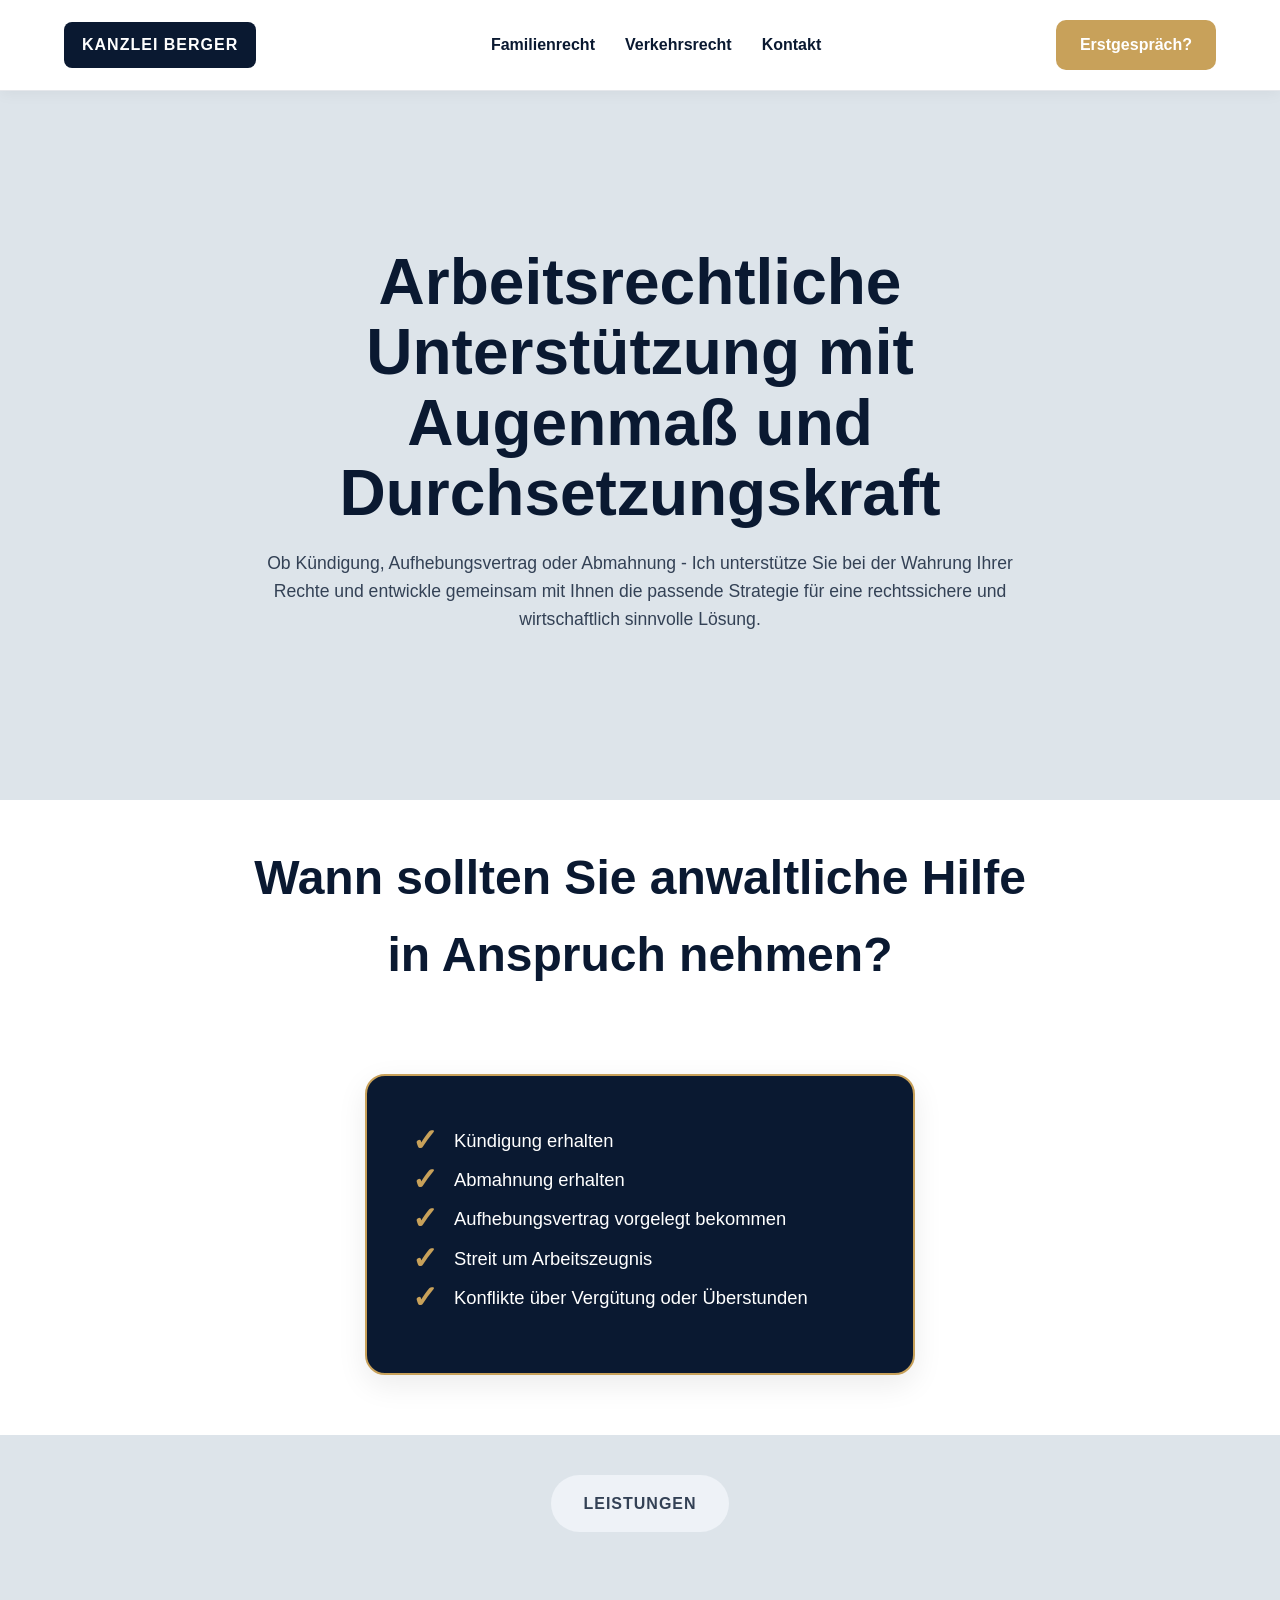
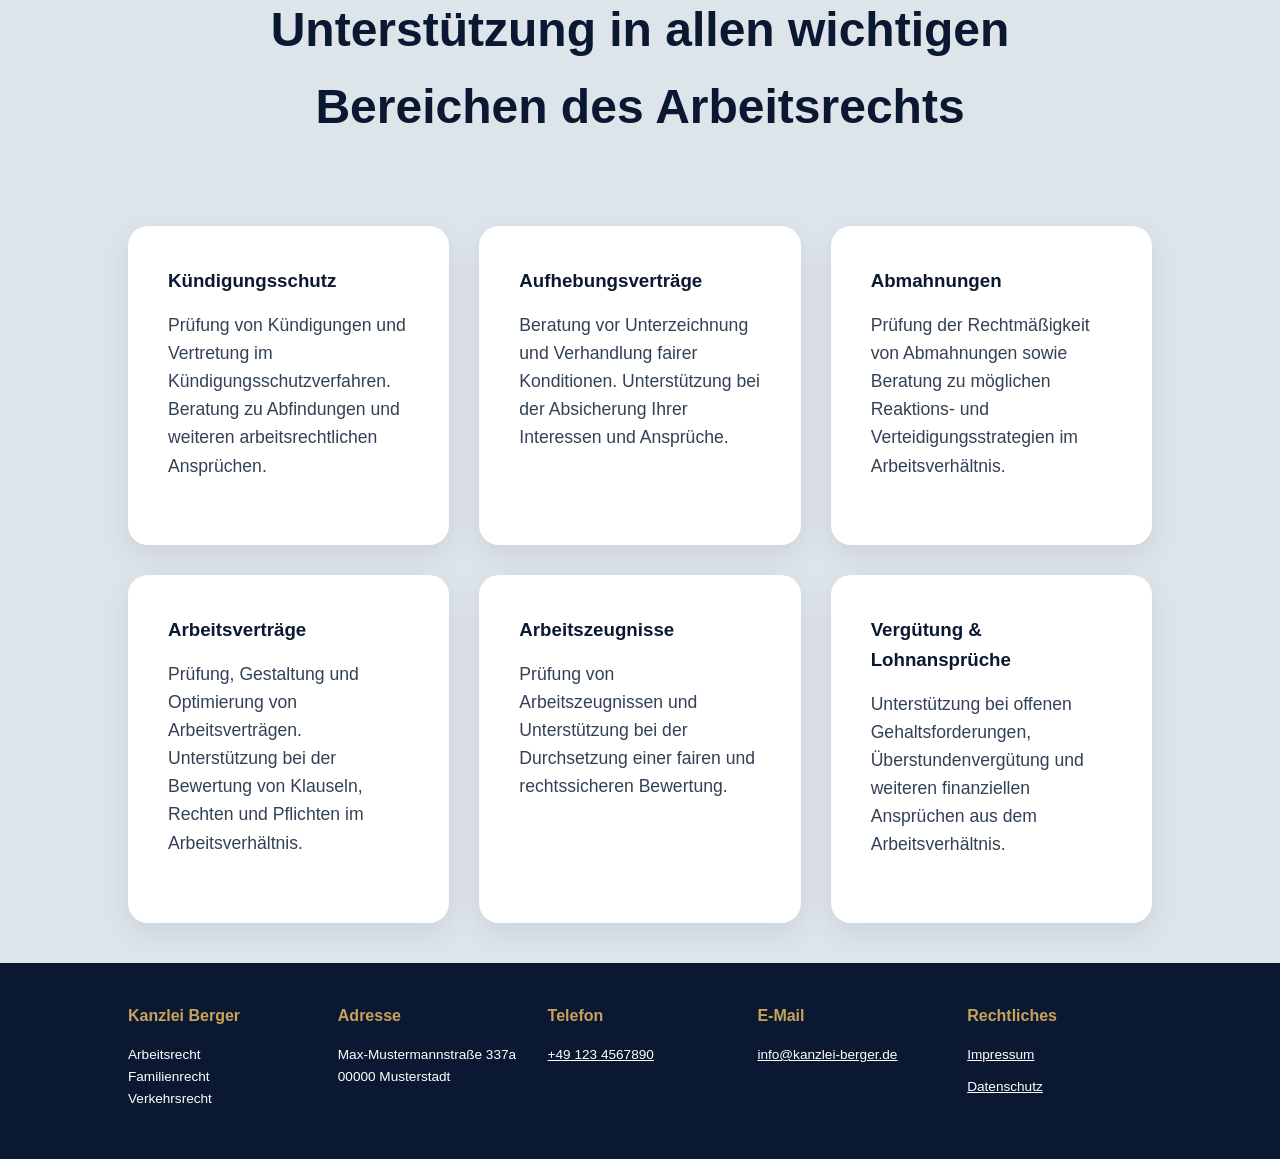
==== arbeitsrecht.html @ 9f0d12a6 "Update arbeitsrecht.html updated Texte" ====
<!DOCTYPE html>
<html lang="de">

<head>

<meta charset="UTF-8">
<meta name="viewport" content="width=device-width, initial-scale=1.0">

<title>Arbeitsrecht | Kanzlei Berger </title>

<meta name="description"
content="Persönliche Rechtsberatung im Arbeitsrecht, Unterstützung mit Abmahnungen und Kündigung.">

<link rel="stylesheet" href="assets/css/style.css">

</head>

<body>

<header>

<nav>

<a href="index.html" class="logo">
         KANZLEI BERGER
</a>

<ul class="nav-links">

         <li><a href="familienrecht.html">Familienrecht</a></li>
         <li><a href="verkehrsrecht.html">Verkehrsrecht</a></li>
         <li><a href="index.html#kontakt">Kontakt</a></li>

</ul>

         <a href="index.html#kontakt" class="nav-btn">
            Erstgespräch?
         </a>
   
</nav>

</header>

<section class="hero">

         <div class="hero-content">

                  <h1>
                  Arbeitsrechtliche Unterstützung mit Augenmaß und Durchsetzungskraft
                  </h1>

                  <p>
                  Ob Kündigung, Aufhebungsvertrag oder Abmahnung - 
                  Ich unterstütze Sie bei der Wahrung Ihrer Rechte
                  und entwickle gemeinsam mit Ihnen die passende Strategie
                  für eine rechtssichere und wirtschaftlich sinnvolle Lösung.
                  </p>
                  
         </div>

</section>

<section class="service-info">

         <div class="section-header">

         <h2>
         Wann sollten Sie anwaltliche Hilfe in Anspruch nehmen?
         </h2>

         </div>
         
         <ul class="service-list">

                  <li><span class="checkmark">✓</span>Kündigung erhalten</li>

                  <li><span class="checkmark">✓</span>Abmahnung erhalten</li>
                 
                  <li><span class="checkmark">✓</span>Aufhebungsvertrag vorgelegt bekommen</li>
               
                  <li><span class="checkmark">✓</span>Streit um Arbeitszeugnis</li>
                
                  <li><span class="checkmark">✓</span>Konflikte über Vergütung oder Überstunden</li>
         
         </ul>

</section>

<section class="practice-area-section">

         <div class="section-header">

                  <span class="section-tag">
                  LEISTUNGEN
                  </span>

                  <h2>
                  Unterstützung in allen wichtigen Bereichen des Arbeitsrechts
                  </h2>

         </div>

         <div class="practice-grid">

                  <article class="practice-card">

                  <h3>Kündigungsschutz</h3>

                  <p>
                  Prüfung von Kündigungen und Vertretung
                  im Kündigungsschutzverfahren. Beratung zu
                  Abfindungen und weiteren arbeitsrechtlichen Ansprüchen.
                  </p>

                  </article>

                  <article class="practice-card">

                  <h3>Aufhebungsverträge</h3>

                  <p>
                  Beratung vor Unterzeichnung und Verhandlung
                  fairer Konditionen. Unterstützung bei der
                  Absicherung Ihrer Interessen und Ansprüche.
                  </p>

                  </article>

                  <article class="practice-card">

                  <h3>Abmahnungen</h3>

                  <p>
                  Prüfung der Rechtmäßigkeit von Abmahnungen
                  sowie Beratung zu möglichen Reaktions- und
                  Verteidigungsstrategien im Arbeitsverhältnis.
                  </p>

                  </article>

                  <article class="practice-card">

                  <h3>Arbeitsverträge</h3>

                  <p>
                  Prüfung, Gestaltung und Optimierung von Arbeitsverträgen.
                  Unterstützung bei der Bewertung von Klauseln,
                  Rechten und Pflichten im Arbeitsverhältnis.
                  </p>

                  </article>

                  <article class="practice-card">

                  <h3>Arbeitszeugnisse</h3>

                  <p>
                  Prüfung von Arbeitszeugnissen und
                  Unterstützung bei der Durchsetzung
                  einer fairen und rechtssicheren Bewertung.
                  </p>

                  </article>

                  <article class="practice-card">

                  <h3>Vergütung & Lohnansprüche</h3>

                  <p>
                  Unterstützung bei offenen Gehaltsforderungen,
                  Überstundenvergütung und weiteren
                  finanziellen Ansprüchen aus dem Arbeitsverhältnis.
                  </p>

                  </article>
                  
         </div>
         
</section>
                                    
<footer class="footer">

         <div class="footer-grid">

            <div class="footer-item">
              
               <h3>Kanzlei Berger</h3>

               <p>Arbeitsrecht<br> 
                  Familienrecht<br>
                  Verkehrsrecht
               </p>
            
            </div>

            <div class="footer-item">

               <h3>Adresse</h3>

               <p>Max-Mustermannstraße 337a<br>

                  00000 Musterstadt 
               </p>
               
            </div>
                  
            <div class="footer-item">

               <h3>Telefon</h3>

               <a href="tel:+491234567890">
                  +49 123 4567890
               </a>

            </div>

            <div class="footer-item">

               <h3>E-Mail</h3>

               <a href="mailto:info@kanzlei-berger.de">
                  info@kanzlei-berger.de
               </a>

            </div>

            <div class="footer-item">

               <h3>Rechtliches</h3>

               <a href="impressum.html">

                  Impressum
               
               </a>

               <a href="datenschutz.html">

                  Datenschutz

               </a>

            </div>
   
         </div>

</footer>
   
</body>

</html>
---- assets/css/style.css ----
/* ==========================
   BASIS
========================== */

*{
    margin:0;
    padding:0;
    box-sizing:border-box;
}

html,
body{

    width:100%;
    overflow-x:hidden;

}

html{
    scroll-behavior:smooth;
}

body{
    font-family: Arial, sans-serif;
    color:#334155;
    background:#FFFFFF;
    line-height:1.6;
    padding-top:80px;
}

/* ==========================
   DESIGN SYSTEM
========================== */

:root{

    --navy:#0A1931;
    --gold:#C8A15A;
    --white:#FFFFFF;
    --light:#F7F8FA;
    --text:#334155;
    --grey:#dde4ea;
   
}

/* ==========================
   LAYOUT
========================== */

.container{
    width:90%;
    max-width:1200px;
    margin:auto;
}

/* ==========================
   TYPOGRAFIE
========================== */

h1,h2,h3{
    color:var(--navy);
}

h1{
    font-size:4rem;
    line-height:1.1;
}

p{
    font-size:1.1rem;
}

/* ==========================
   NAVIGATION
========================== */

header{

    position:fixed;

    top:0;

    left:0;

    width:100%;

    z-index:1000;
   
    background:white;
    
    border-bottom:1px solid #e5e7eb;

    box-shadow:0 2px 15px rgba(0,0,0,0.05);

}

nav{

    width:90%;
    
    max-width:1200px;

    margin:auto;

    display:flex;

    align-items:center;

    padding:20px 0;

    gap:50px;

}

.logo{

    background:var(--navy);

    color:white;

    padding:10px 18px;

    border-radius:8px;

    letter-spacing:1px;

    font-size:1rem;

    text-transform:uppercase;
   
}

nav ul{

    display:flex;

    gap:30px;

    list-style:none;

    margin:auto;
   
}

nav a{

    text-decoration:none;
    color:var(--navy);

    font-weight:600;

}

nav a:hover{

    text-decoration:underline;

}

.nav-btn{

   background:var(--gold);

   color:white;

   padding:12px 24px;

   border-radius:10px;

   text-decoration:none;

   fone-weight:600;

}

/* ==========================
   HERO
========================== */

.hero{

    min-height:80vh;

    display:flex;

    align-items:center;

    justify-content:center;

    text-align:center;

    background:var(--grey);

    padding:80px 20px;
   
}

.hero-content{

    max-width:800px;

}

.hero p{

    margin-top:20px;

}

.hero a{

    display:inline-block;

    margin-top:30px;

    background:var(--gold);

    color:white;

    text-decoration:none;

    padding:15px 30px;

    border-radius:8px;

}

/* ==========================
   HERO GRID
========================== */

.hero-grid{

    display:grid;

    grid-template-columns:1fr 1fr;

    gap:60px;
   
    align-items:center;

    width:90%;

    max-width:1200px;

}

.hero-left{

    text-align:left;

}

.hero-right{

    display:flex;

    justify-content:center;

}

.hero-portrait{

    width:100%;

    max-width:450px;

    height:500px;
   
    border-radius:20px;

    overflow:hidden;

    justify-self:end;

}

.hero-portrait img{

    width:100%;

    height:100%;

    object-fit:cover;

    display:block;

}

/* ==========================
   TRUST BAR
========================== */

.stats{

    display:grid;

    grid-template-columns:repeat(4,1fr);

    background:var(--navy);

    color:white;

    padding:60px 10%;

    text-align:center;

}

.stat h2{

    color:white;

    font-size:2.5rem;

    margin-bottom:10px;

}

.stat p{

    color:#cbd5e1;

}

/* Mobile */

@media (max-width:900px){

    .stats{

        grid-template-columns:1fr 1fr;

        gap:30px;

    }

}

/* ==========================
   PRACTICE AREAS
========================== */

.practice-area-section{

    padding:40px 10%;

    background:var(--grey);

}

.section-header{

    text-align:center;

    max-width:800px;

    margin:0 auto 80px;

}

.section-tag{

    display:inline-block;

    padding:16px 32px;

    background:#eef2f7;

    border-radius:30px;

    font-size:1rem;

    font-weight:600;

    letter-spacing:1px;

    margin-bottom:20px;

}

.section-header h2{

    margin-bottom:20px;

    font-size:3rem;

}

.practice-grid{

    display:grid;

    grid-template-columns:repeat(3,1fr);

    gap:30px;

}

.practice-card{

    background:white;

    padding:40px;

    border-radius:20px;

    box-shadow:0 10px 30px rgba(0,0,0,.08);

    transition:.3s ease;

}

.practice-card:hover{

    transform:translateY(-10px);

    box-shadow:0 20px 50px rgba(0,0,0,.15);

}

.practice-icon{

    font-size:3rem;

    margin-bottom:20px;

}

.practice-card h3{

    margin-bottom:15px;

}

.practice-card p{

    margin-bottom:25px;

}

.practice-card ul{

    list-style:none;

    margin-bottom:25px;

}

.practice-card ul li{

    margin-bottom:10px;

}

.practice-card a{

    color:var(--gold);

    font-weight:600;

    text-decoration:none;

}

@media (max-width:900px){

    .practice-grid{

        grid-template-columns:1fr;

    }

    .section-header h2{

        font-size:2.2rem;

    }

}

/* ======================
   ABOUT SECTION
====================== */

.about-section{
   
   display:grid;

   grid-template-columns:1fr 2fr;

   background:var(--navy);

   color:white;
   
   gap:60px;

   align-items:center;

   padding:120px 10%;

}

.about-image{

   background:#dbe4ee;

   border-radius:20px;

   overflow:hidden;

}

.about-image img{

   width:100%;

   height:100%;

   object-fit:cover;

   display:block;

}

.about-content h2{

   font-size:2.75rem;

   color:var(--gold);
   
   line-height:1.1;

   margin-bottom:25px;

}

.about-content p{

   font-size:1.15rem;

   line-height:1.8;

   margin-bottom:30px;

}

.about-btn{

   display:inline-block;

   margin-top:30px;

   background:var(--gold);

   color:white;

   text-decoration:none;

   padding:15px 30px;

   border-radius:10px;

   font-weight:600;

   transition:0.3s;
   
}

.about-btn:hover{

   transform:translateY(-3px);

   box-shadow:0 10px 25px rgba(0,0,0,.15);

}

.about-content ul{

   list-style:none;

   padding:0;

   margin:35px 0;

}

.about-content li{

   margin-bottom:12px;

}

.about-actions{

   display:flex;

   flex-direction:column;

   align-items:center;

}

.checkmark{

         display:inline-block;

         transform:scale(1.7);
   
         color:var(--gold);
   
         font-weight:750;

         margin-right:10px;

}

.contact-section{

         padding:120px 10%;

         background:var(--grey);

}

.contact-grid{

         display:grid;

         grid-template-columns:1fr 1fr;

         gap:50px;

}

.contact-info h2{

         font-size:2.7rem;

         margin-bottom:25px;

}

.contact-form h2{
         
         font-size:2.5rem;

         margin-bottom:25px;

}

.contact-info > p{

         margin-bottom:40px;

         line-height:1.8;
   
}

.contact-item{

         margin-bottom:40px;

}

.contact-form form{

         display:flex;

         flex-direction:column;

         gap:5px;

}

.contact-form input,
.contact-form textarea{

         padding:5px;

         border-radius:10px;

         border:none;

         width:100%;
   
}

.contact-form textarea{

         min-height:150px;

         resize:vertical;

}

.contact-form label{

         font-weight:600;

}

.contact-form button{

         align-self:center;

}

.footer{

         background:var(--navy);

         color:white;

         padding:40px 10%;

         font-size:0.9rem;
   
}

.footer-grid{

         display:grid;

         grid-template-columns:repeat(5,1fr);

         gap:25px;

}

.footer-item h3{

         color:var(--gold);

         margin-bottom:15px;

         font-size:1rem;

}

.footer-item a{

         display:block;

         color:white;

         text-decoration:underline;

         margin-bottom:10px;

         font-size:0.85rem;

}

.footer-item a:hover{

         color:var(--gold);

         transform:scale(1.05);

}

.footer-item p{

         color:white;

         text-decoration:none;

         margin-bottom:10px;

         font-size:0.85rem;

}

.career-section{

         background:var(--gold);

         padding:80px 10% 50px;

}

.career-section h2{

         color:var(--navy);

         font-size:2.75rem;

         font-weight:600;

         margin-bottom:25px;

         text-align:center;

}

.timeline{

         max-width:900px;

         margin:0 auto;

         position:relative;

}

.timeline::before{

         content:"";

         position:absolute;

         left:20px;

         top:0;

         bottom:0;

         width:3px;

         background:var(--navy);

}

.timeline-item{

         position:relative;

         padding-left:70px;

         margin-bottom:25px;

}

.timeline-item::before{

         content:"";

         position:absolute;

         left:12px;

         top:6px;

         width:18px;

         height:18px;

         border-radius:50%;

         background:var(--navy);

}

.timeline-year{

         display:block;

         font-weight:700;

         font-size:1.2rem;

         margin-bottom:8px;

}

.service-list{

   list-style:none;

   max-width:550px;

   margin:30px auto 60px;

   padding:50px;

   background:var(--navy);

   color:white;
   
   border-radius:20px;

   box-shadow:0 10px 30px rgba(0,0,0,.08);

   border:2px solid var(--gold);

}

.service-list li{

   display:flex;

   align-items:center;

   gap:12px;

   font-size:1.15rem;

   margin-bottom:10px;
}

.section-header h2{

   margin-bottom:20px;
   
   margin-top:40px;

}

   

/* ==========================
   RESPONSIVE
========================== */

@media (max-width: 900px){

    .hero-grid{

        grid-template-columns:1fr;

    }

    h1{

        font-size:2.5rem;

    }

    .hero{

        padding-top:50px;

    }

    .hero-left{

        text-align:center;

    }

   nav{

         flex-direction:column;

         gap:15px;

         width:100%;

      }

   nav ul{
         
         flex-direction:column;
         
         align-items:center;

         gap:10px;

      }

   header{

         position:static;

      }

   .about-section{

      grid-template-columns:1fr;

   }

   .contact-grid{

      grid-template-columns:1fr;

   }

   .footer-grid{

      grid-template-columns:1fr;

   }

      .service-list{

      max-width:100%;

      padding:0 20px;

   }

   .service-list li{

      font-size:1rem;

   }

}
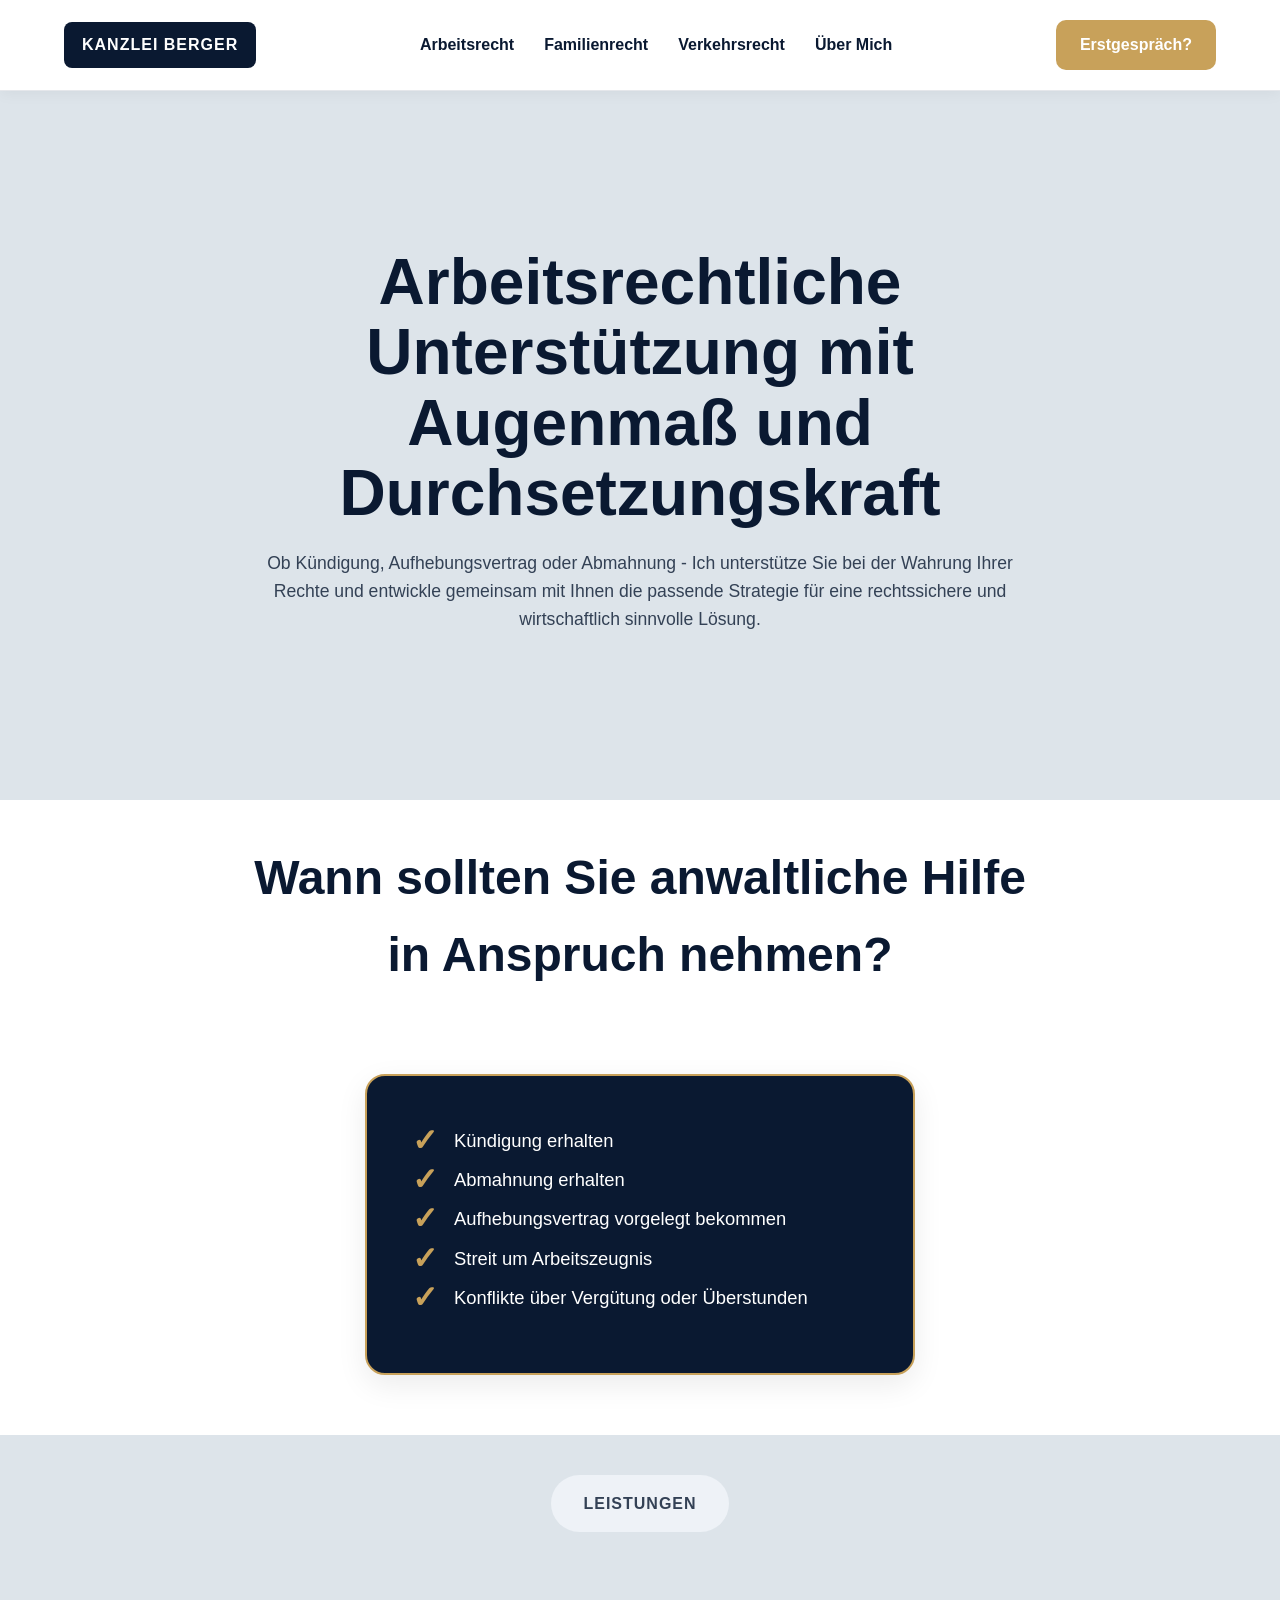
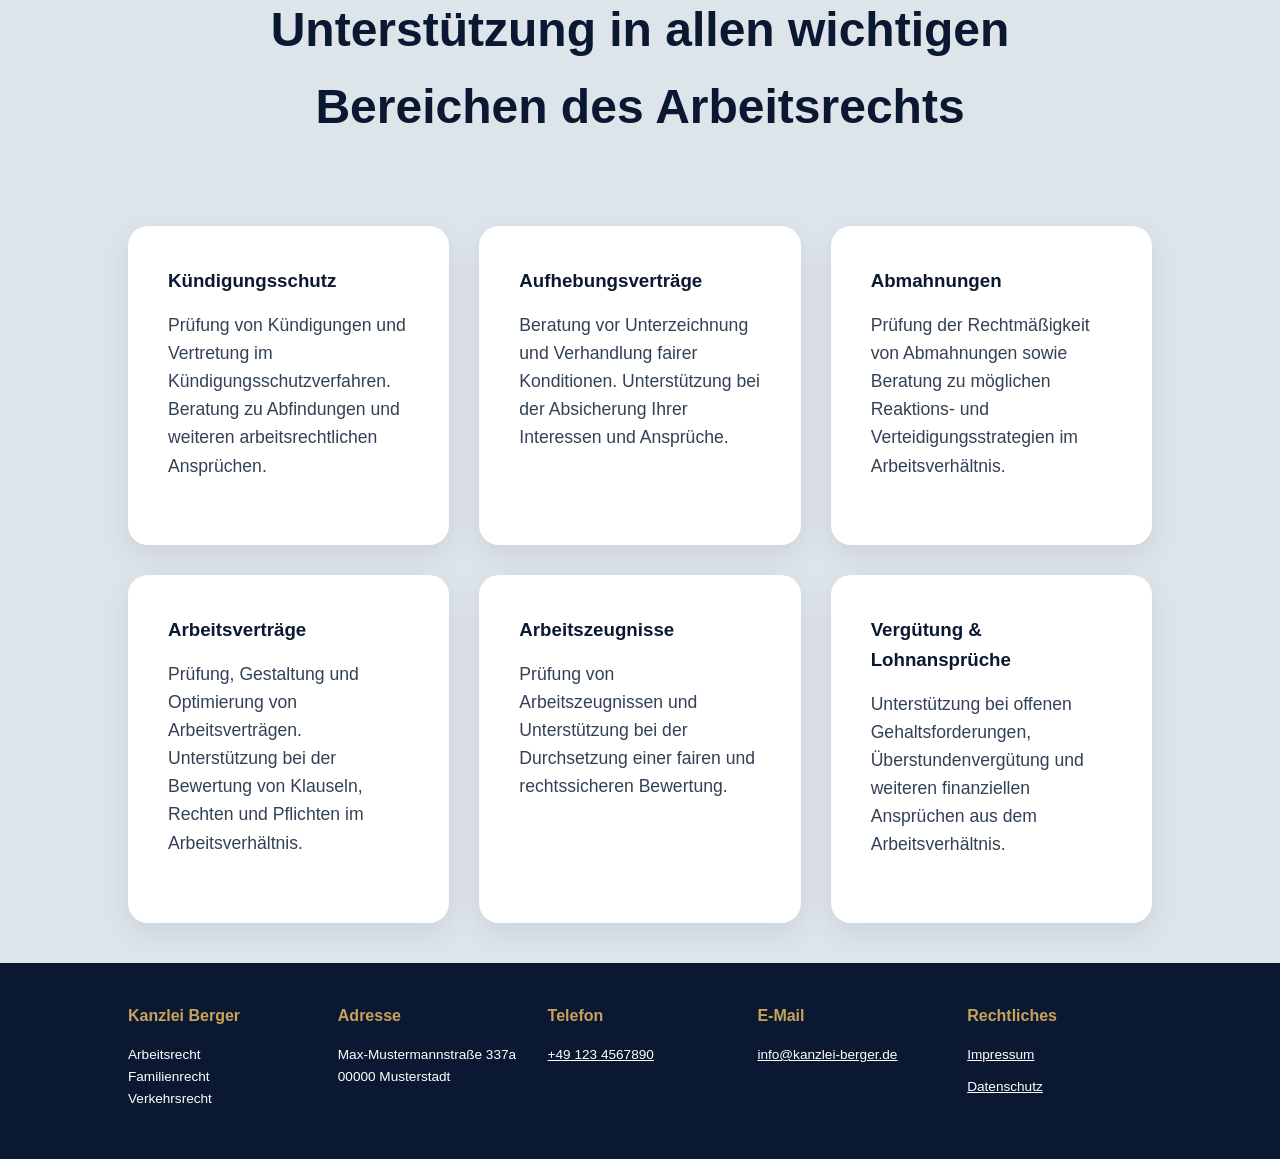
==== commit f4516ee5: "Update arbeitsrecht.html added class active im header" ====
--- a/arbeitsrecht.html
+++ b/arbeitsrecht.html
@@ -9,7 +9,7 @@
 <title>Arbeitsrecht | Kanzlei Berger </title>
 
 <meta name="description"
-content="Persönliche Rechtsberatung im Arbeitsrecht, Unterstützung mit Abmahnungen und Kündigung.">
+content="Rechtsberatung im Arbeitsrecht. Unterstützung bei Kündigungen, Abmahnungen, Aufhebungsverträgen, Arbeitsverträgen und Lohnansprüchen.">
 
 <link rel="stylesheet" href="assets/css/style.css">
 
@@ -27,9 +27,10 @@
 
 <ul class="nav-links">
 
+         <li><a href="arbeitsrecht.html" class="active">Arbeitsrecht</a></li>
          <li><a href="familienrecht.html">Familienrecht</a></li>
          <li><a href="verkehrsrecht.html">Verkehrsrecht</a></li>
-         <li><a href="index.html#kontakt">Kontakt</a></li>
+         <li><a href="index.html#about">Über Mich</a></li>
 
 </ul>
 
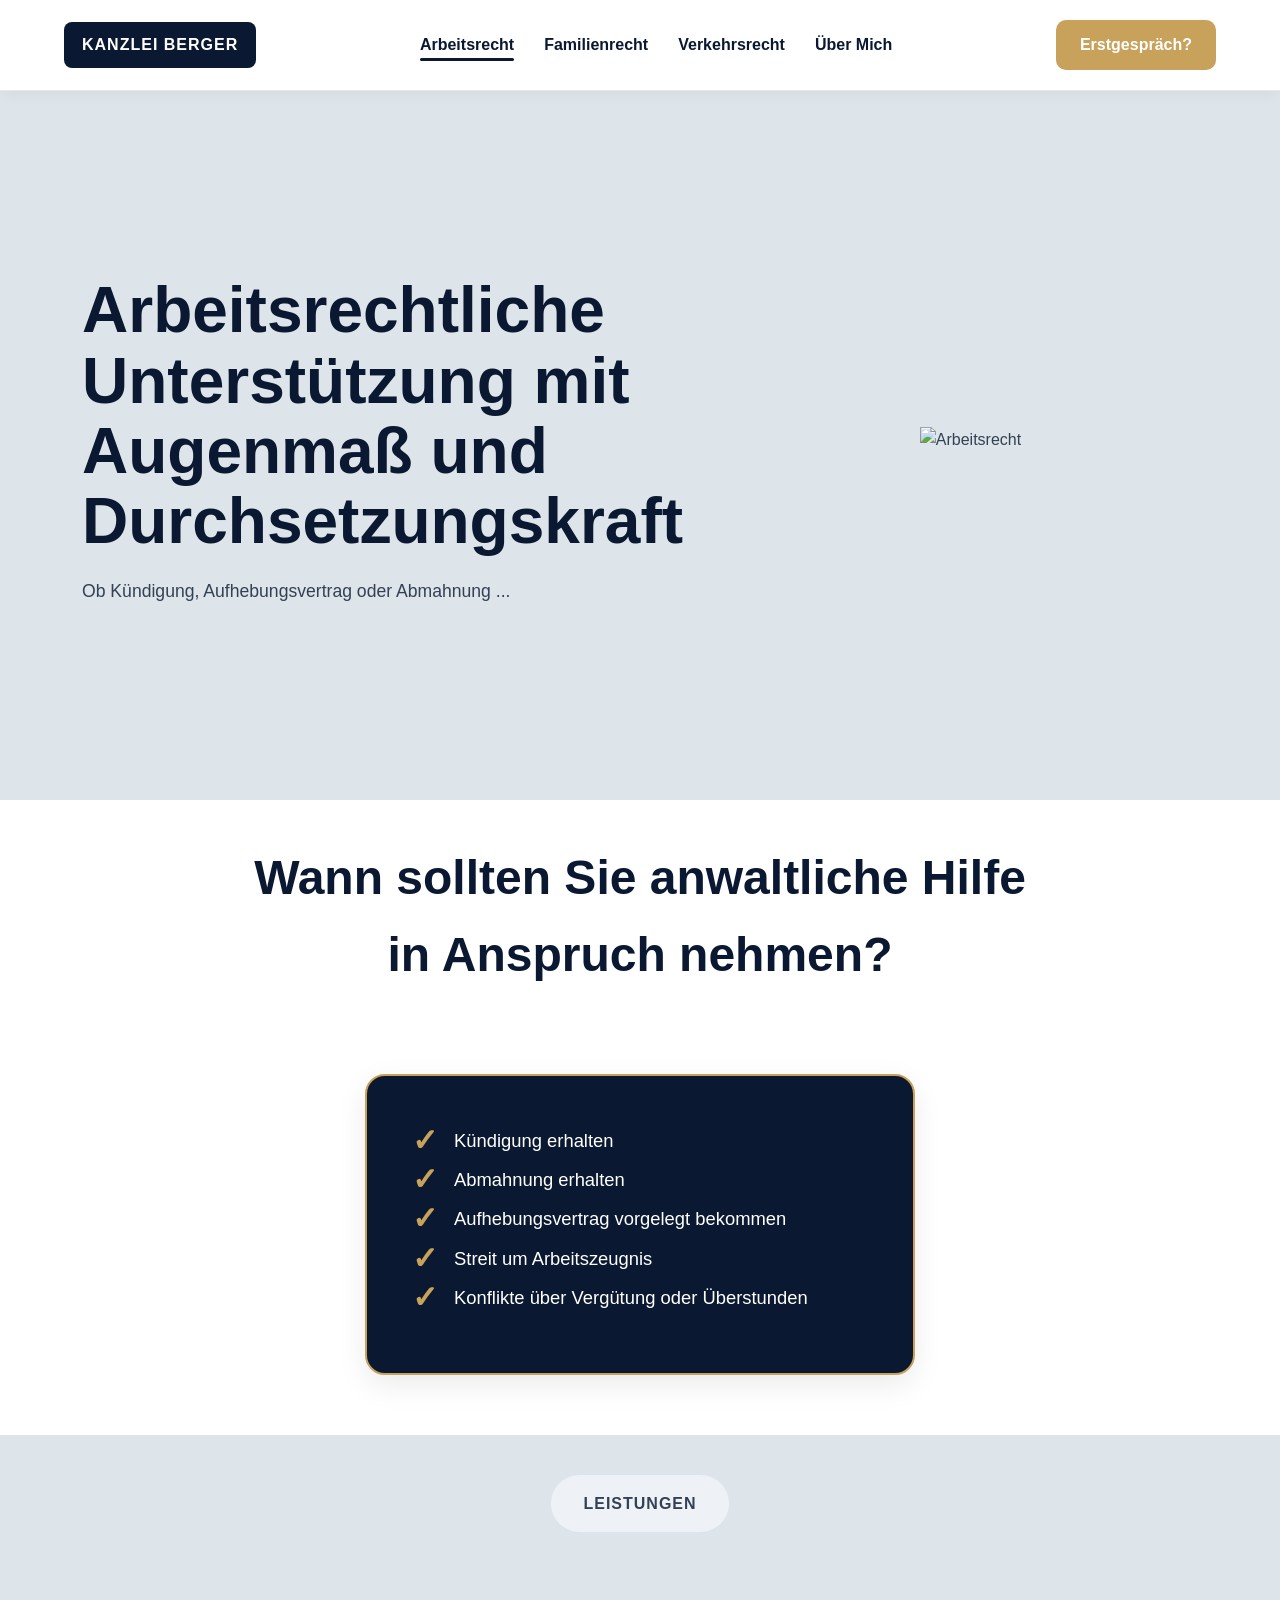
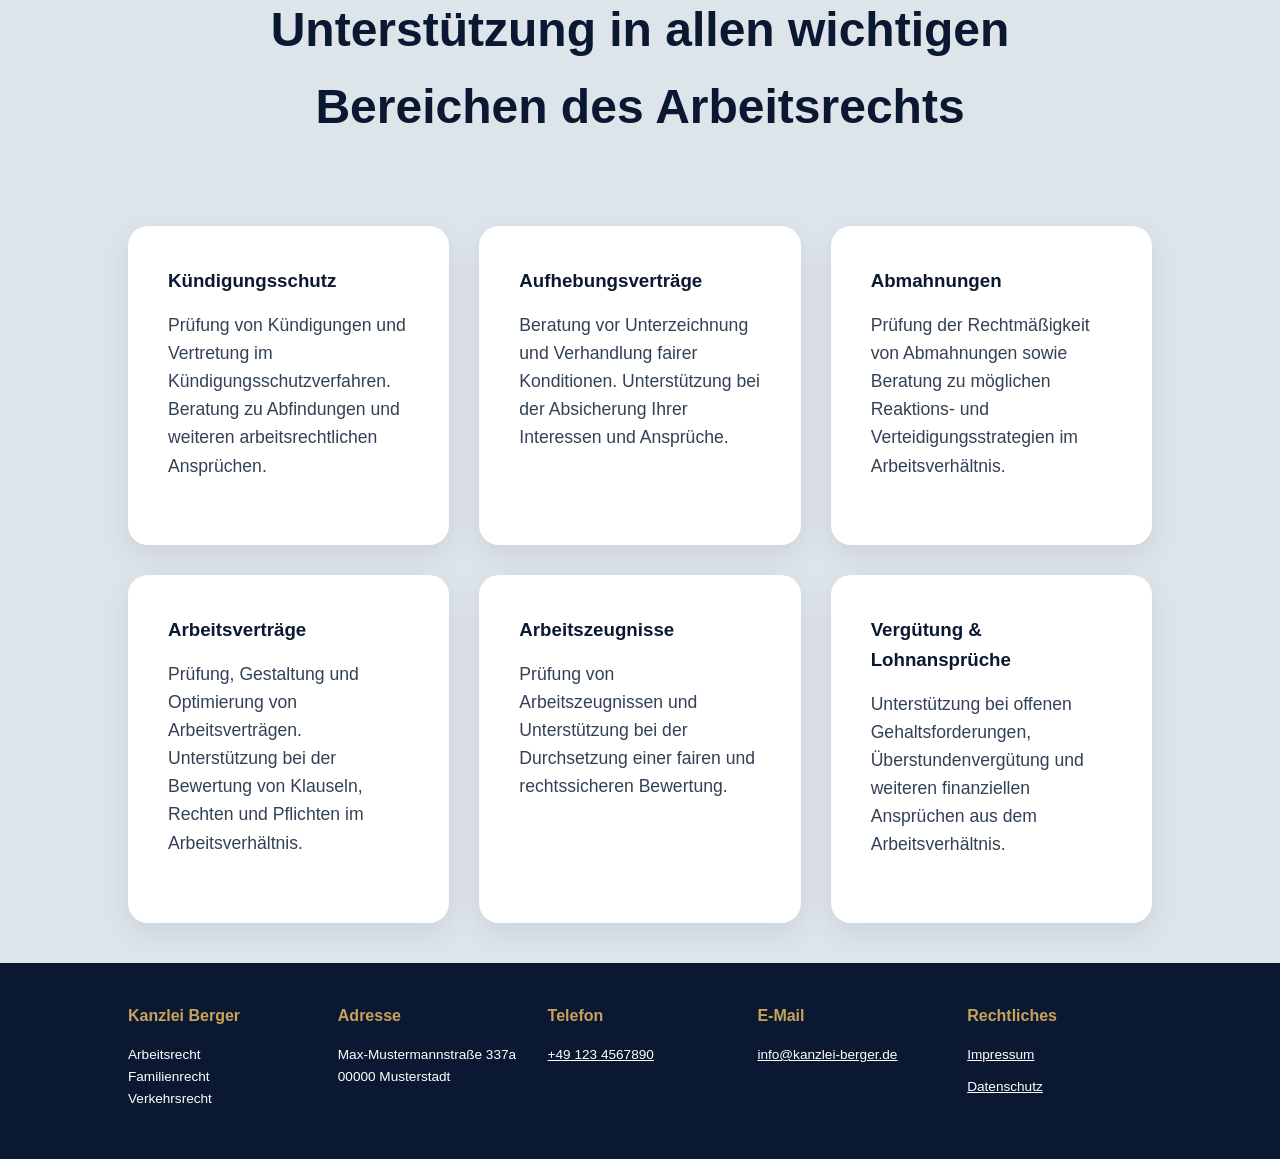
==== commit eab28e08: "Update arbeitsrecht.html added pageimage" ====
--- a/arbeitsrecht.html
+++ b/arbeitsrecht.html
@@ -41,23 +41,34 @@
 </nav>
 
 </header>
-
 <section class="hero">
 
-         <div class="hero-content">
-
-                  <h1>
-                  Arbeitsrechtliche Unterstützung mit Augenmaß und Durchsetzungskraft
-                  </h1>
-
-                  <p>
-                  Ob Kündigung, Aufhebungsvertrag oder Abmahnung - 
-                  Ich unterstütze Sie bei der Wahrung Ihrer Rechte
-                  und entwickle gemeinsam mit Ihnen die passende Strategie
-                  für eine rechtssichere und wirtschaftlich sinnvolle Lösung.
-                  </p>
-                  
-         </div>
+   <div class="hero-grid">
+
+      <div class="hero-left">
+
+         <h1>
+         Arbeitsrechtliche Unterstützung mit Augenmaß und Durchsetzungskraft
+         </h1>
+
+         <p>
+         Ob Kündigung, Aufhebungsvertrag oder Abmahnung ...
+         </p>
+
+      </div>
+
+      <div class="hero-right">
+
+         <div class="page-image">
+
+            <img src="assets/images/arbeitsrecht.jpg"
+                 alt="Arbeitsrecht">
+
+         </div>
+
+      </div>
+
+   </div>
 
 </section>
 
--- a/assets/css/style.css
+++ b/assets/css/style.css
@@ -907,6 +907,30 @@
 
 }
 
+.active{
+  
+   position:relative;
+
+}
+
+.active::after{
+
+   content:"";
+
+   position:absolute;
+
+   left:0;
+
+   bottom:-8px;
+
+   width:100%;
+
+   height:3px;
+
+   background:var(--navy);
+
+   border-radius:10px;
+}
    
 
 /* ==========================
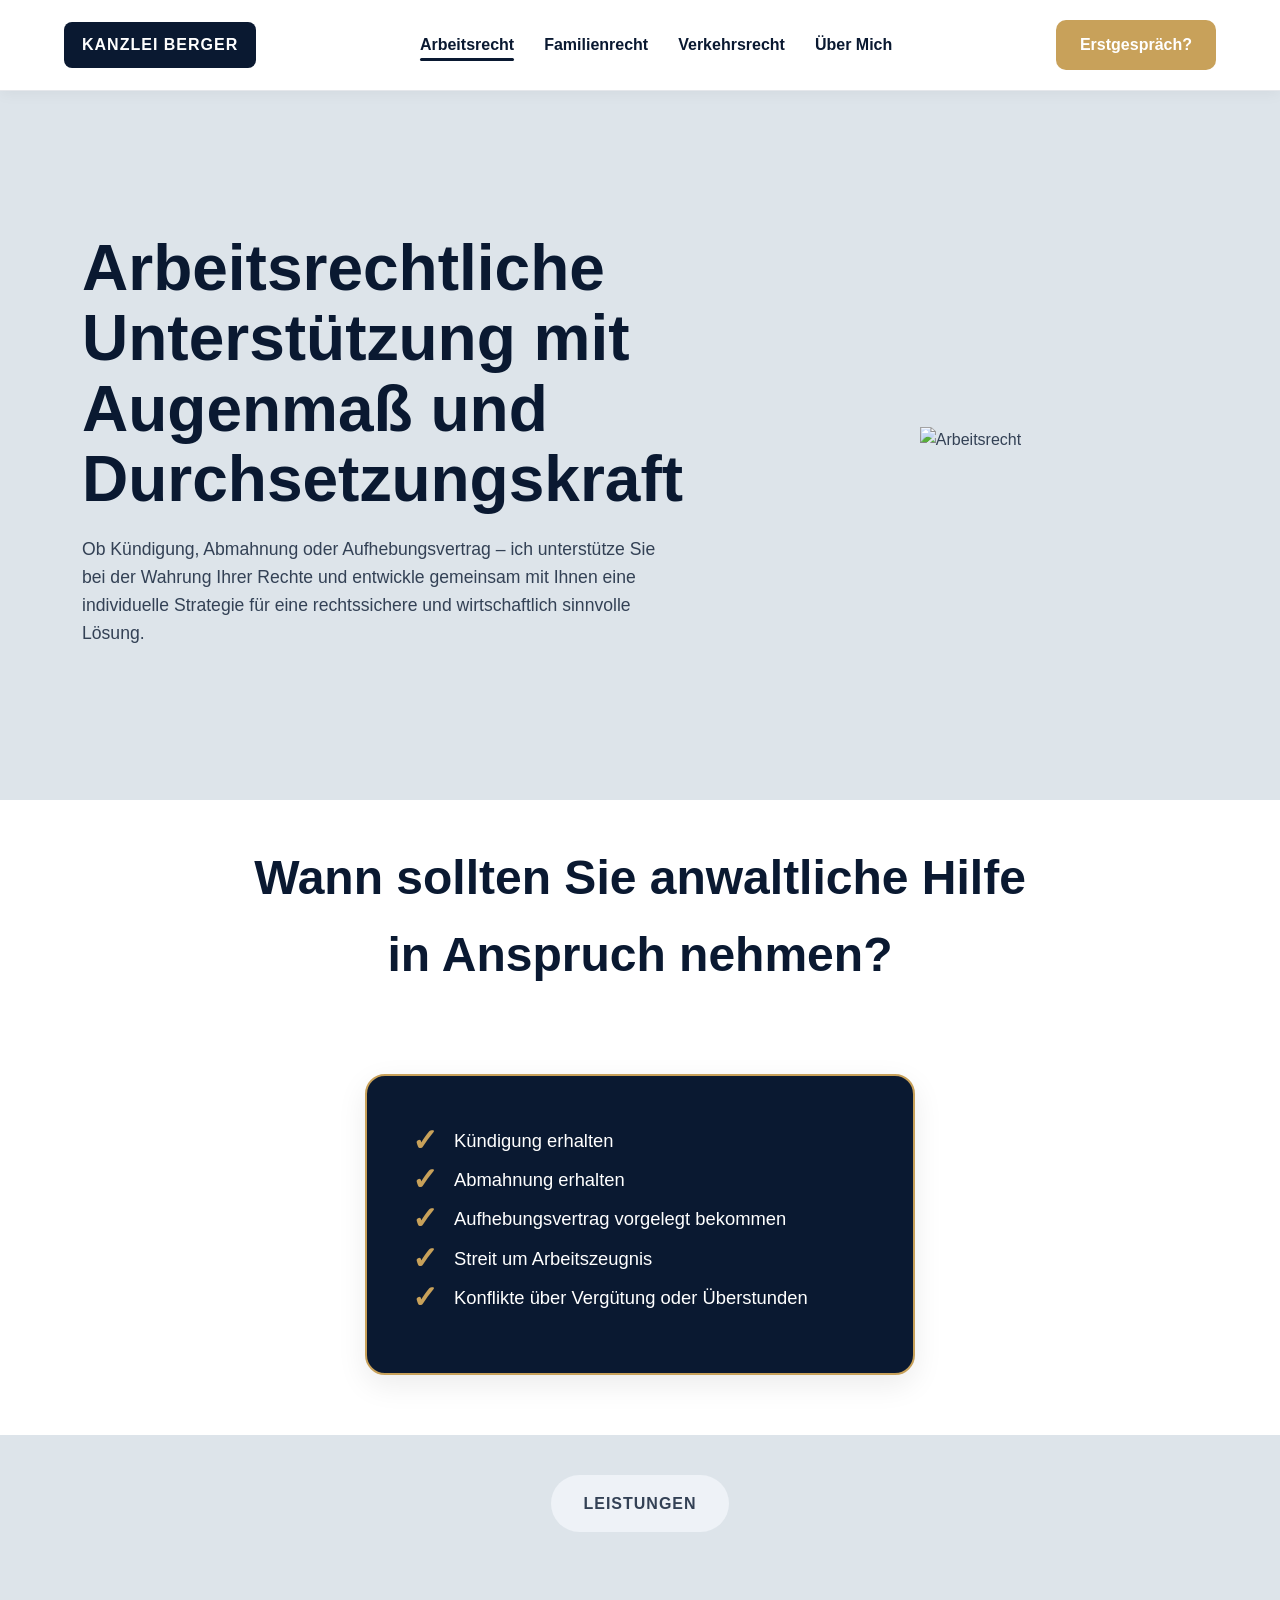
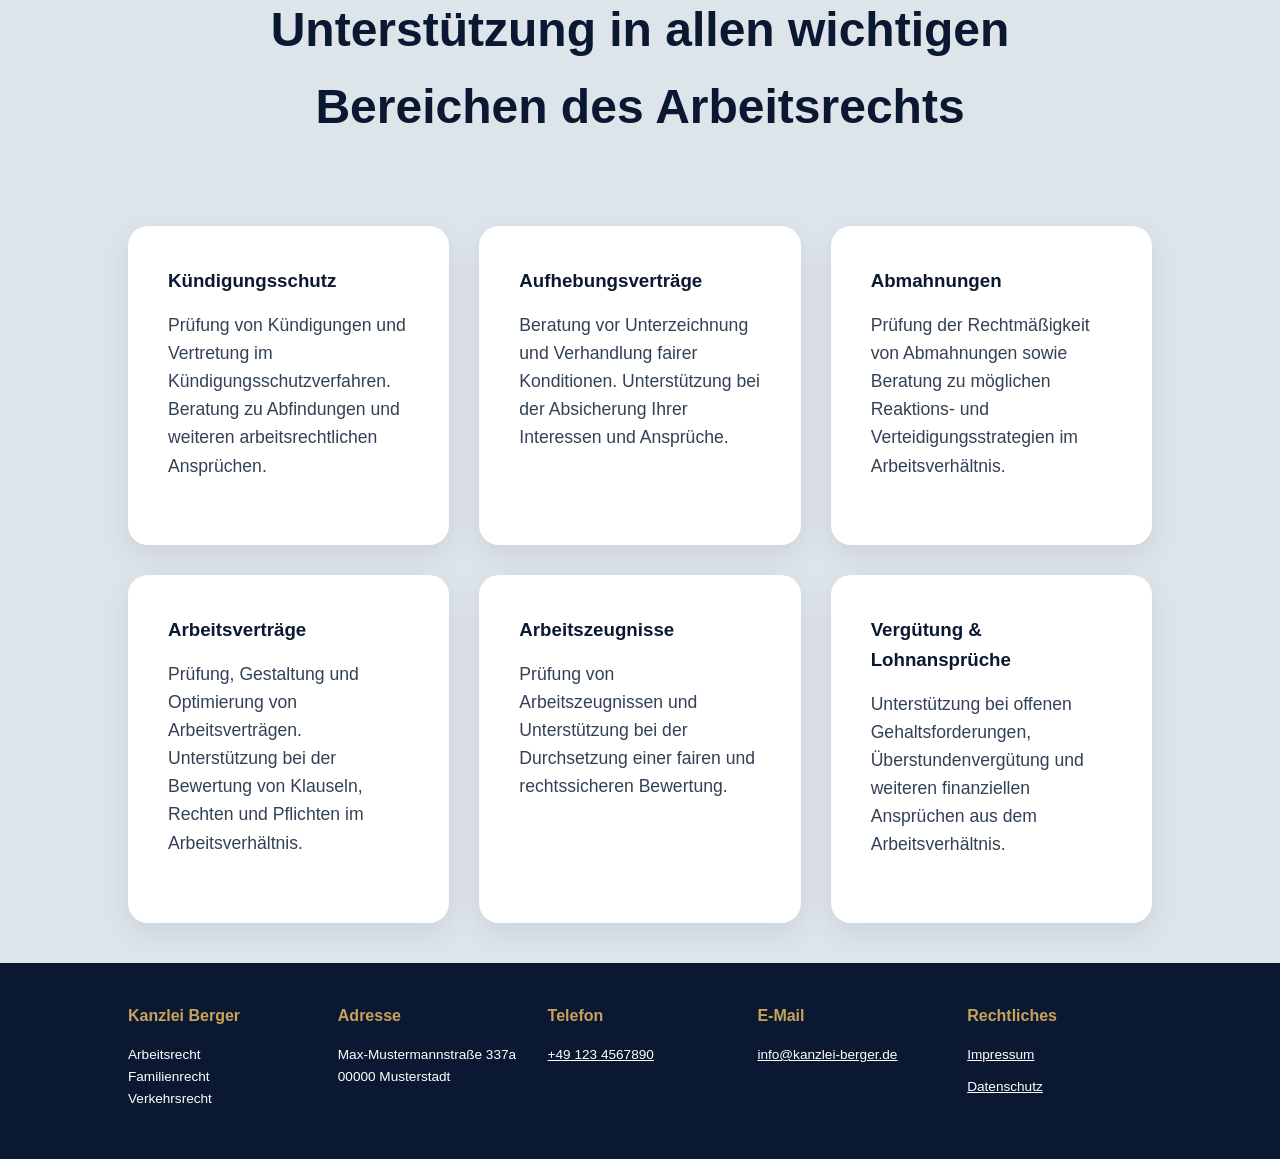
==== commit c5cb506b: "Update arbeitsrecht.html tippfehler verbessert" ====
--- a/arbeitsrecht.html
+++ b/arbeitsrecht.html
@@ -52,7 +52,10 @@
          </h1>
 
          <p>
-         Ob Kündigung, Aufhebungsvertrag oder Abmahnung ...
+         Ob Kündigung, Abmahnung oder Aufhebungsvertrag –
+         ich unterstütze Sie bei der Wahrung Ihrer Rechte und
+         entwickle gemeinsam mit Ihnen eine individuelle Strategie
+         für eine rechtssichere und wirtschaftlich sinnvolle Lösung.
          </p>
 
       </div>
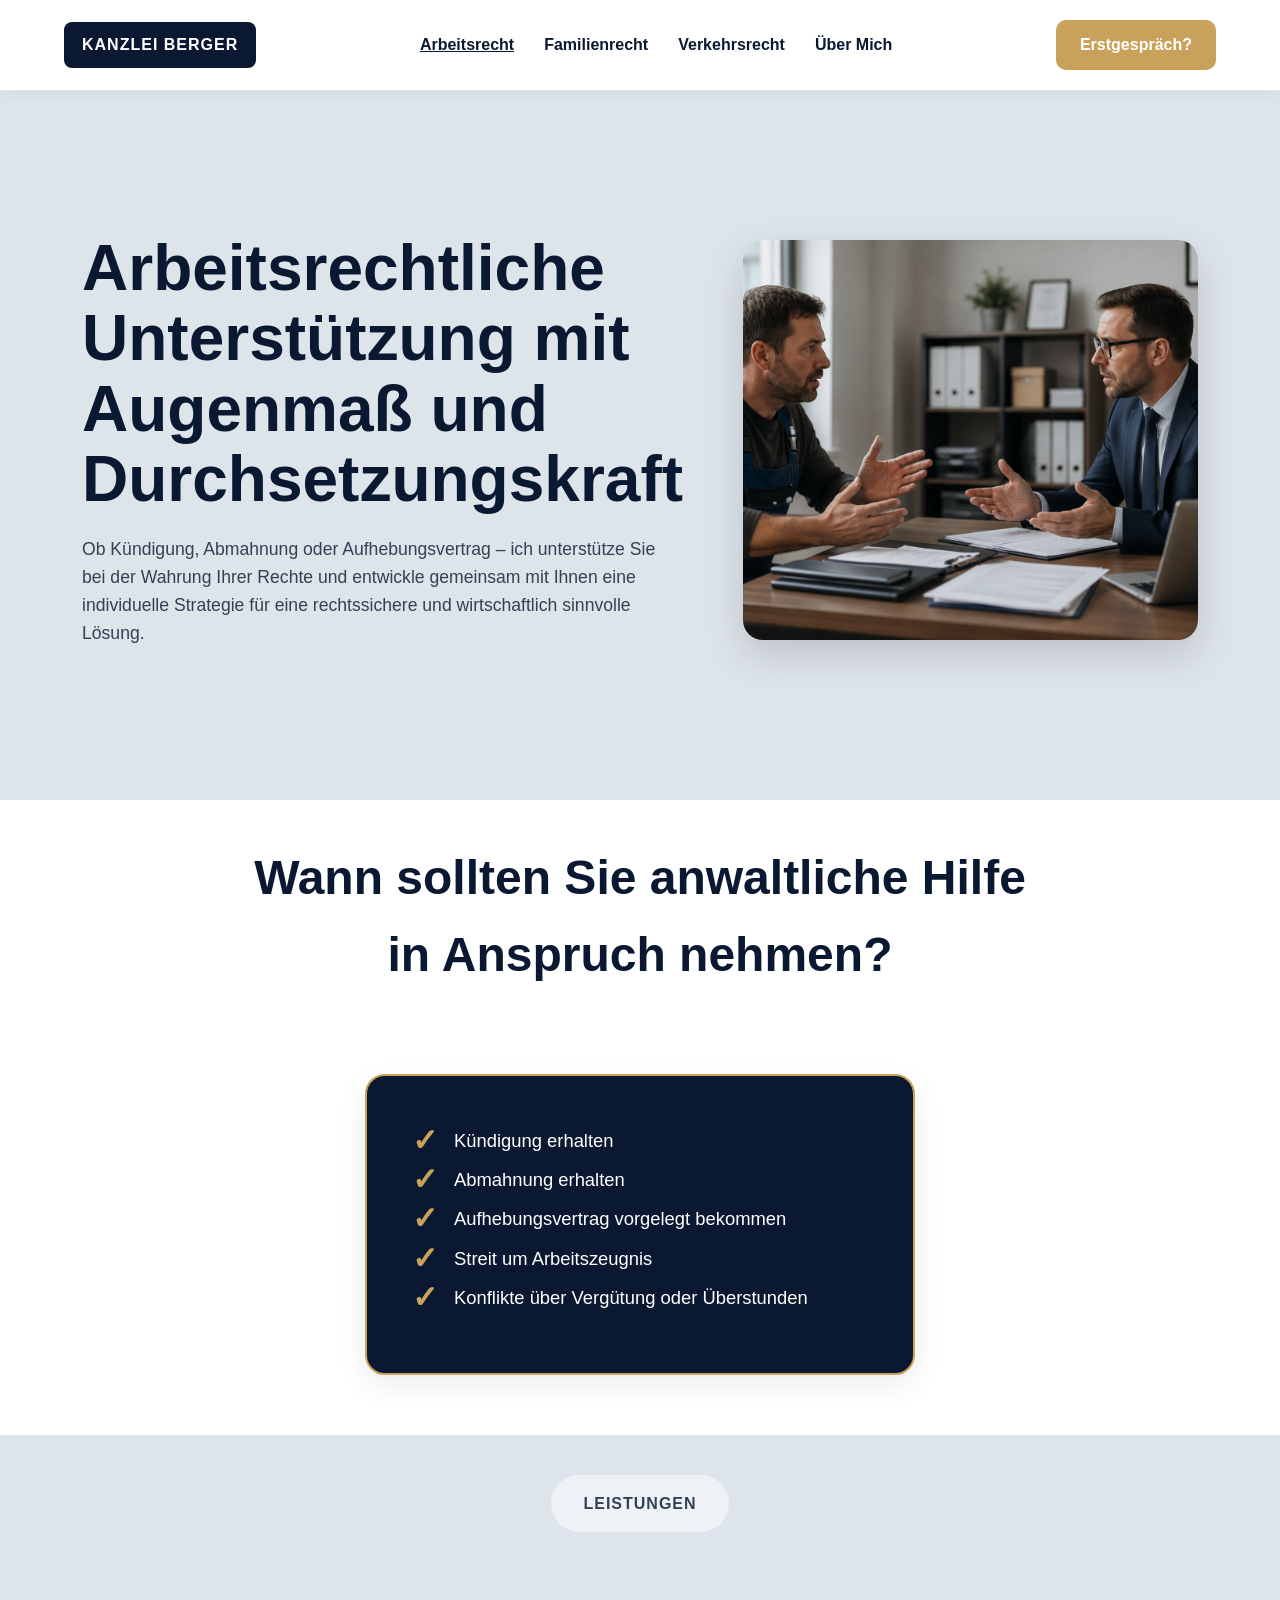
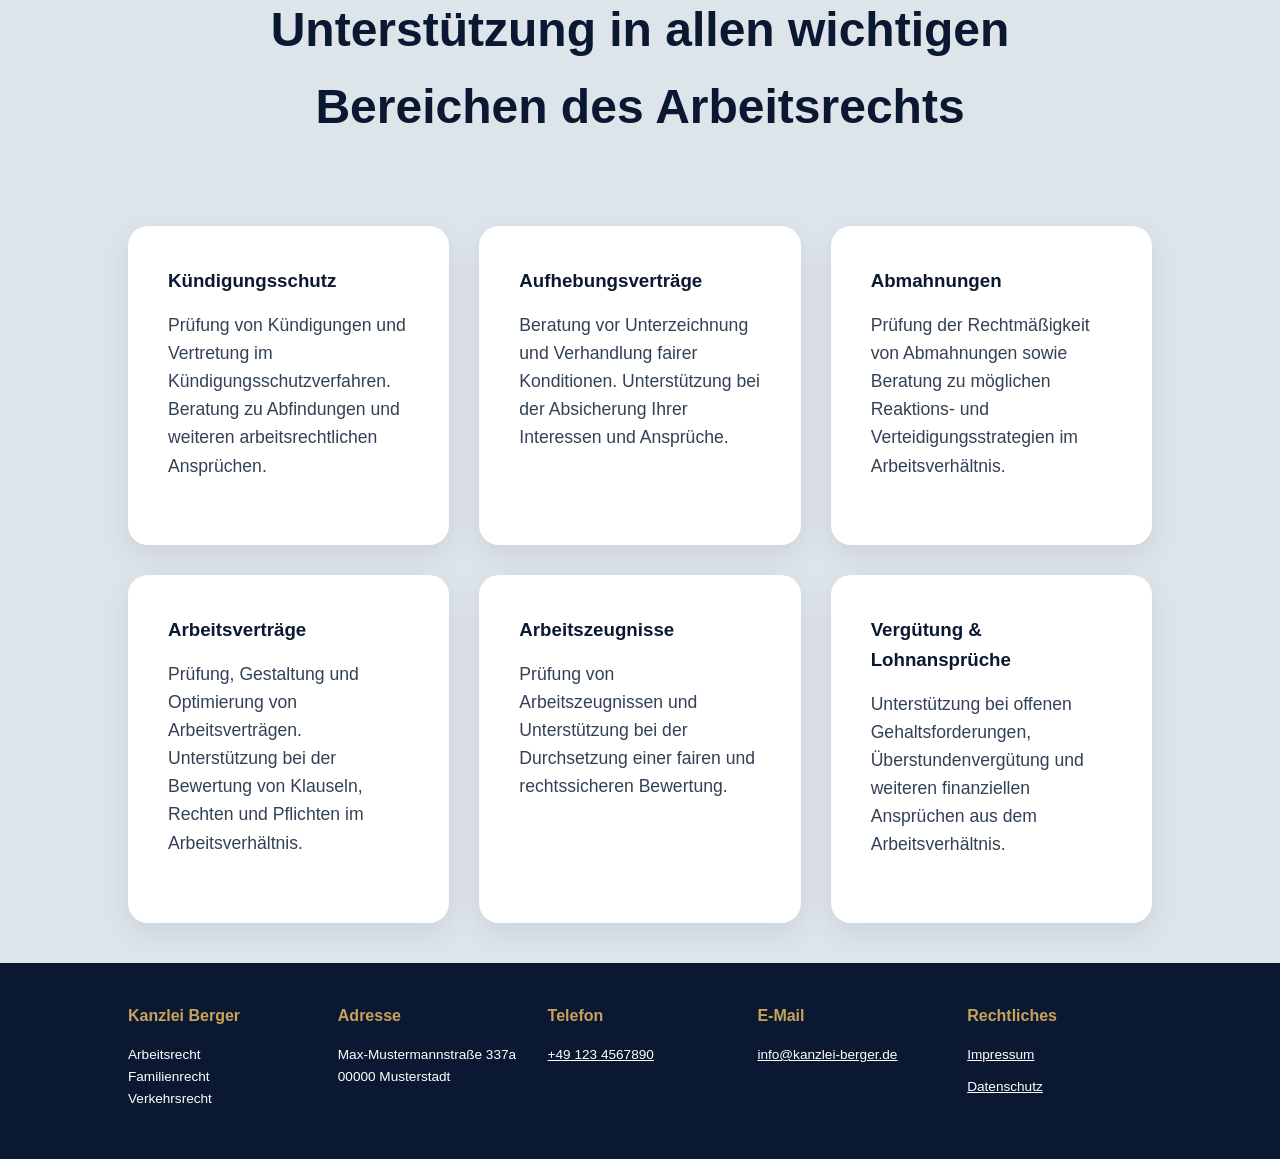
==== commit feab0249: "Update arbeitsrecht.html added js link" ====
--- a/arbeitsrecht.html
+++ b/arbeitsrecht.html
@@ -13,6 +13,8 @@
 
 <link rel="stylesheet" href="assets/css/style.css">
 
+<script src="assets/js/main.js" defer></script>
+         
 </head>
 
 <body>
--- a/assets/css/style.css
+++ b/assets/css/style.css
@@ -151,7 +151,8 @@
 
 }
 
-nav a:hover{
+nav a:hover,
+nav a.active{
 
     text-decoration:underline;
 
@@ -907,31 +908,33 @@
 
 }
 
-.active{
-  
-   position:relative;
-
-}
-
-.active::after{
-
-   content:"";
-
-   position:absolute;
-
-   left:0;
-
-   bottom:-8px;
+.page-image{
 
    width:100%;
 
-   height:3px;
-
-   background:var(--navy);
-
-   border-radius:10px;
-}
-   
+   max-width:500px;
+
+   height:400px;
+
+   border-radius:20px;
+
+   overflow:hidden;
+
+   box-shadow:0 15px 40px rgba(0,0,0,.15);
+
+}
+
+.page-image img{
+
+   width:100%;
+
+   height:100%;
+
+   object-fit:cover;
+
+   display:block;
+
+}
 
 /* ==========================
    RESPONSIVE
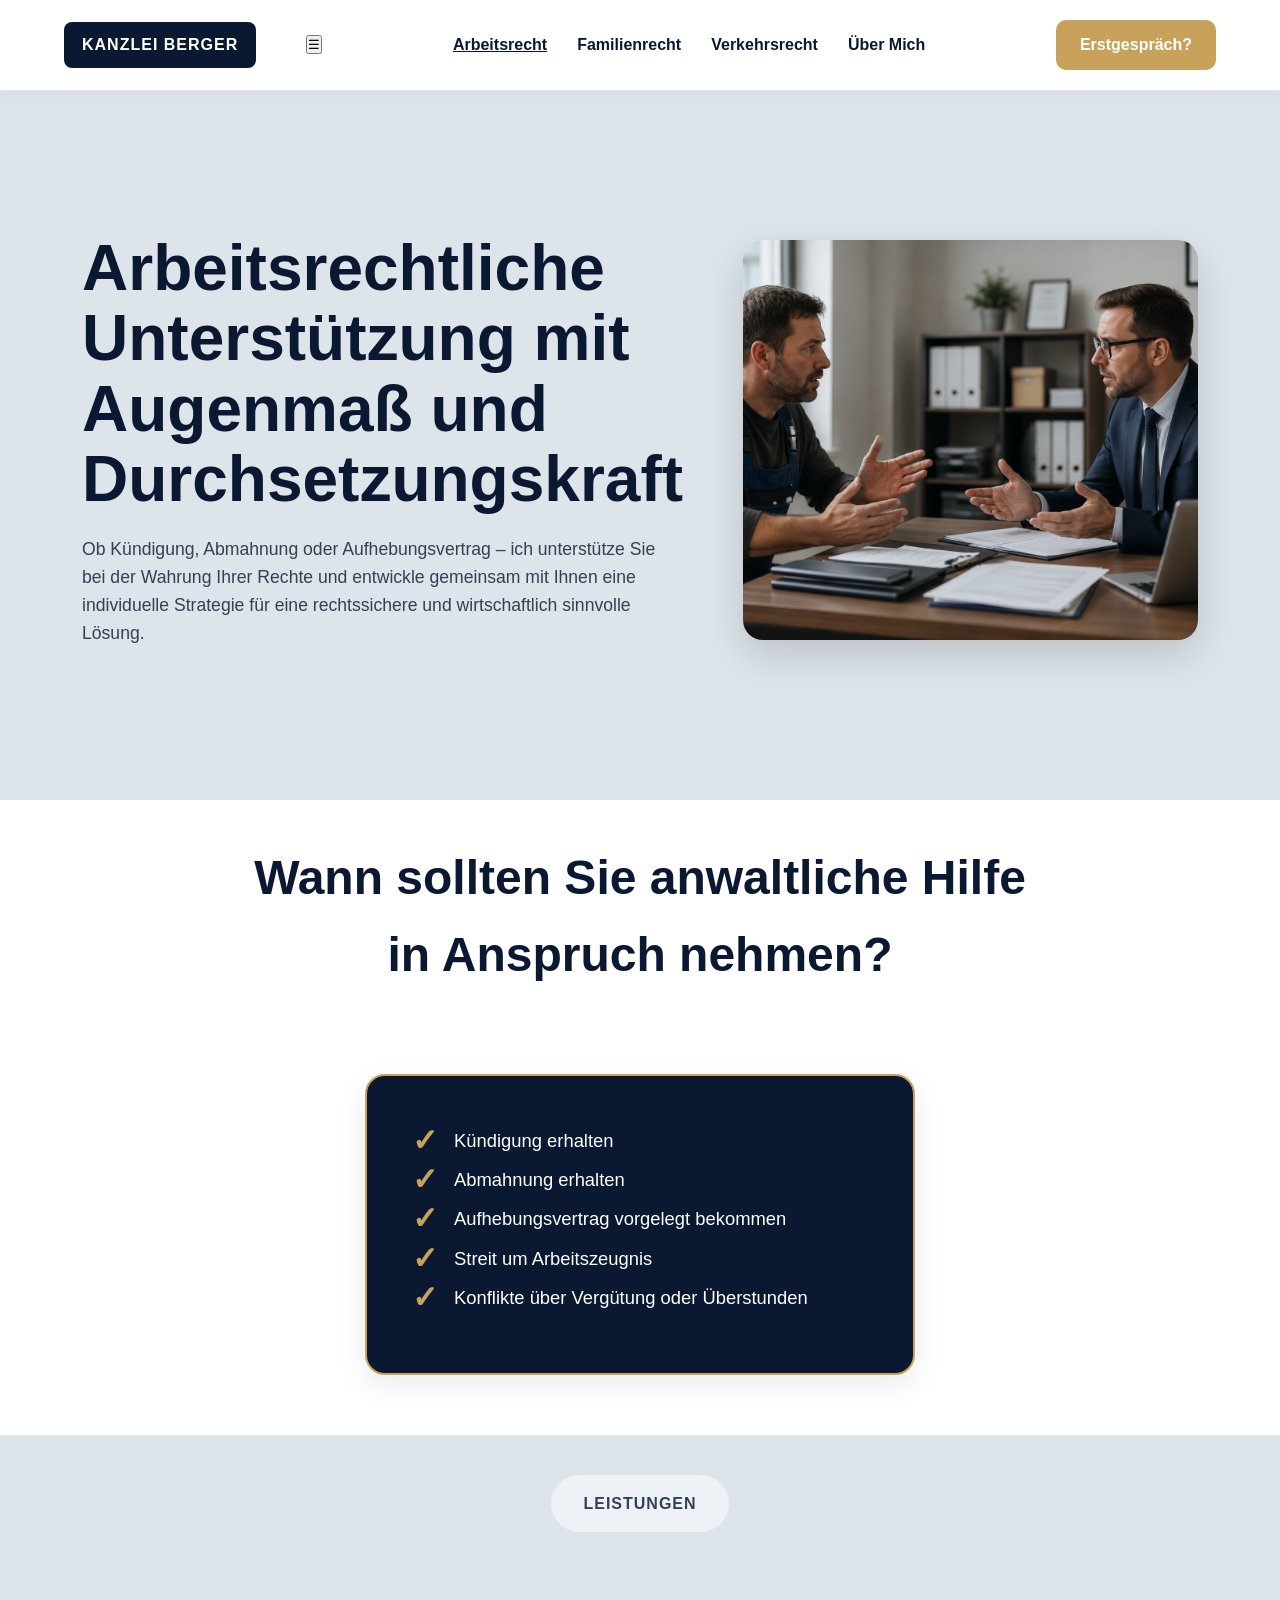
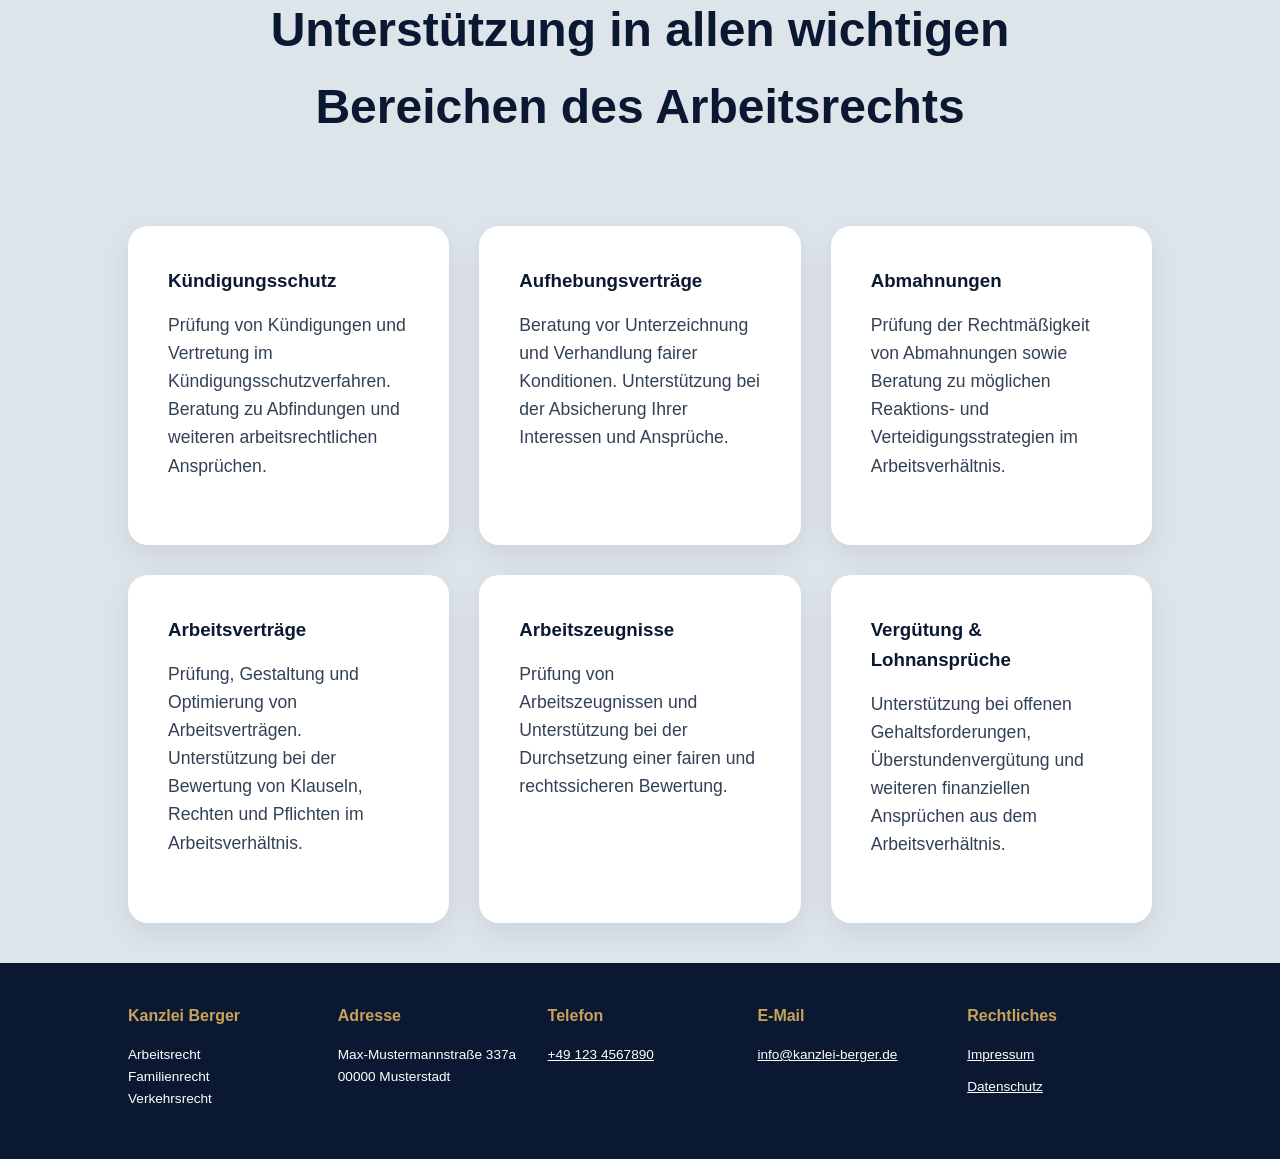
==== commit 0a914f36: "Update arbeitsrecht.html added hamburger menu button" ====
--- a/arbeitsrecht.html
+++ b/arbeitsrecht.html
@@ -26,6 +26,12 @@
 <a href="index.html" class="logo">
          KANZLEI BERGER
 </a>
+         
+<button class="hamburger">
+
+☰
+
+</button>
 
 <ul class="nav-links">
 
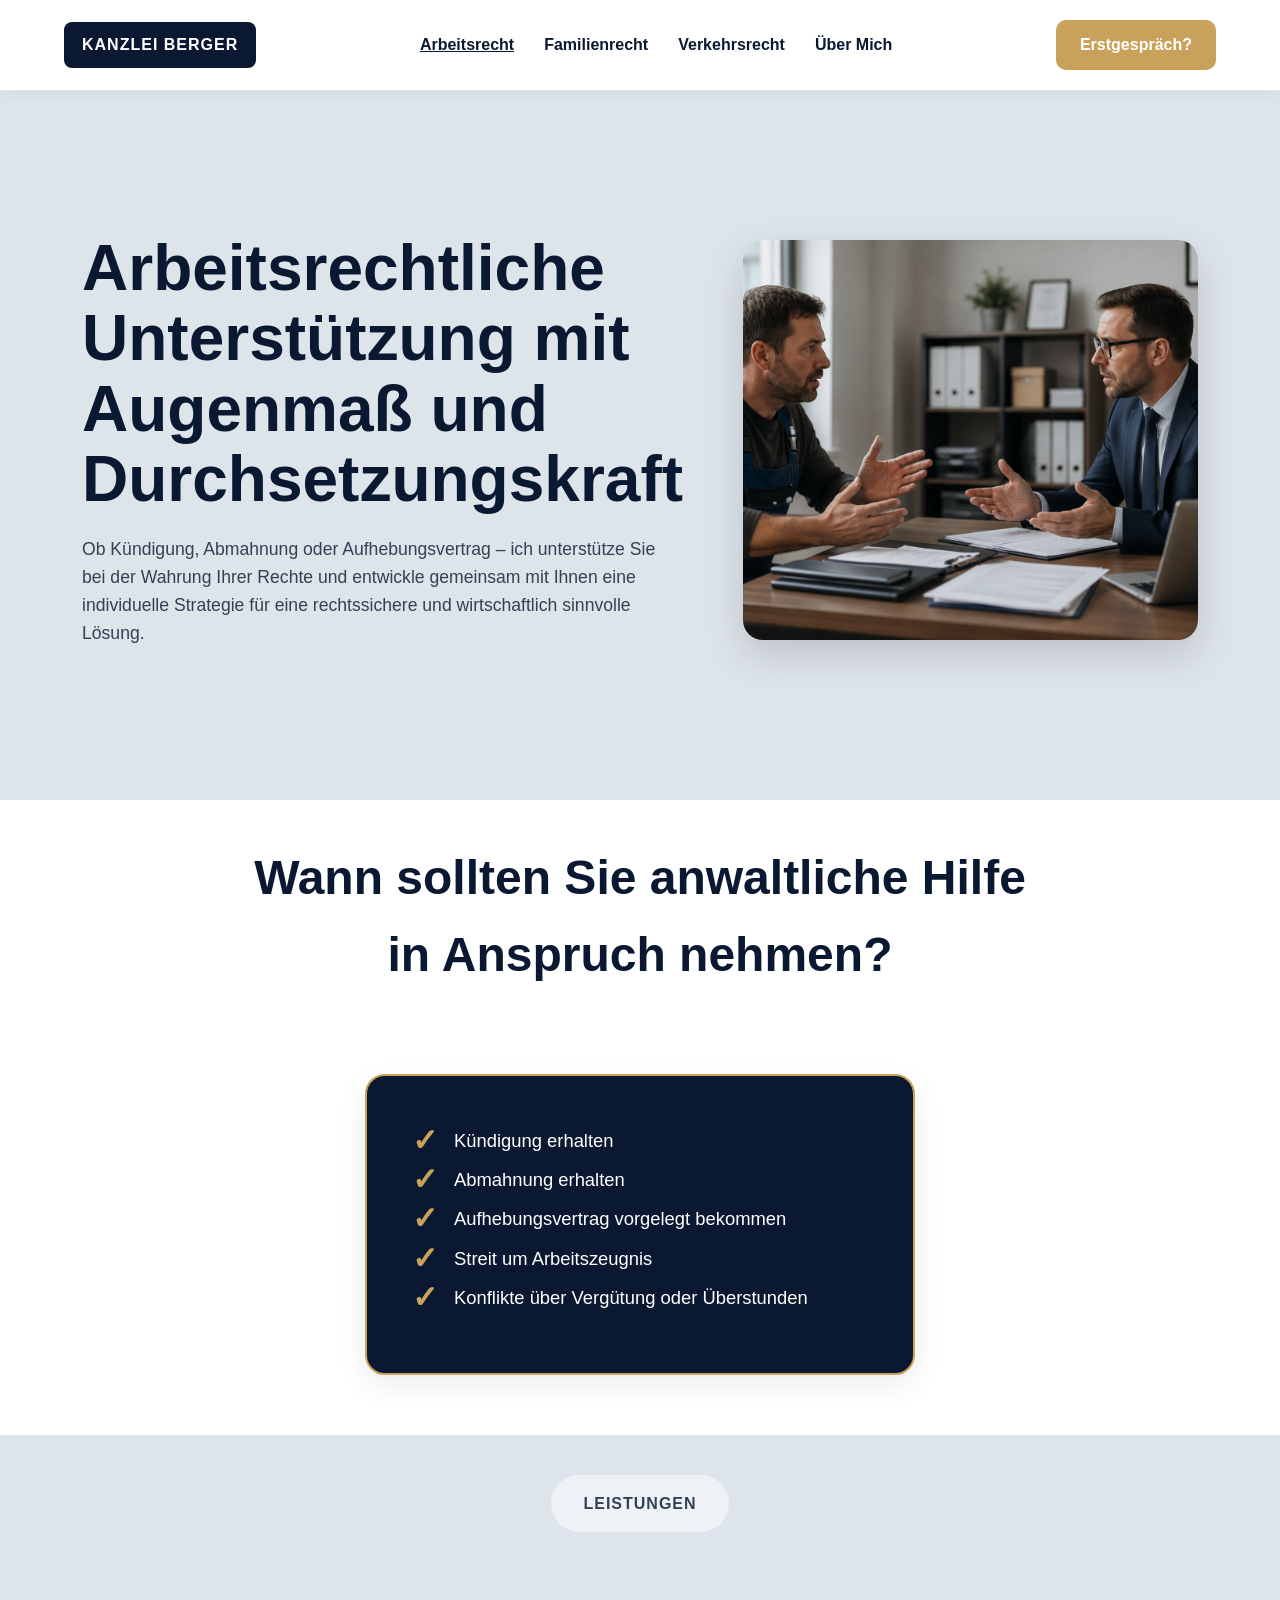
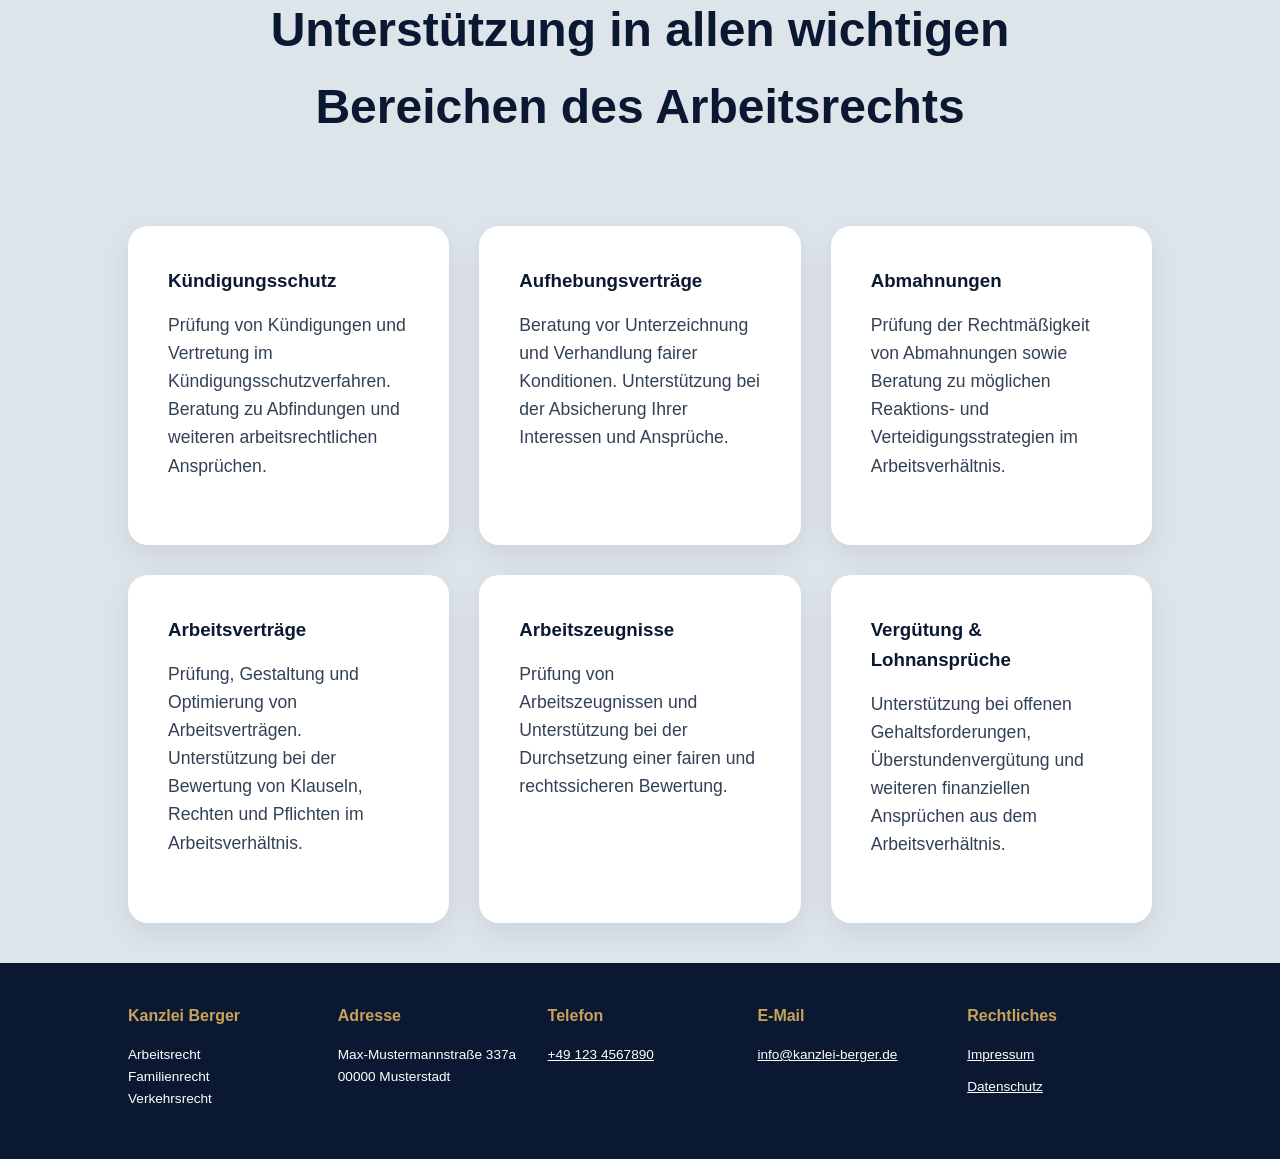
==== commit b5424a87: "Update arbeitsrecht.html" ====
--- a/arbeitsrecht.html
+++ b/arbeitsrecht.html
@@ -268,7 +268,15 @@
          </div>
 
 </footer>
-   
+
+<div class="image-modal">
+
+   <span class="close-modal">&times;</span>
+
+   <img class="modal-image" src="" alt="">
+
+</div>
+         
 </body>
 
 </html>
--- a/assets/css/style.css
+++ b/assets/css/style.css
@@ -170,7 +170,7 @@
 
    text-decoration:none;
 
-   fone-weight:600;
+   font-weight:600;
 
 }
 
@@ -244,6 +244,8 @@
 
     max-width:1200px;
 
+    margin:auto; 
+
 }
 
 .hero-left{
@@ -936,6 +938,76 @@
 
 }
 
+.hamburger{
+
+   display:none;
+
+   background:none;
+
+   border:none;
+
+   font-size:2rem;
+
+   cursor:pointer;
+
+}
+
+.image-modal{
+
+   display:none;
+
+   position:fixed;
+
+   inset:0;
+
+   background:rgba(0,0,0,.85);
+
+   justify-content:center;
+
+   align-items:center;
+
+   z-index:9999;
+
+}
+
+.image-modal.active{
+
+   display:flex;
+
+}
+
+.modal-image{
+
+   max-width:90%;
+
+   max-height:90%;
+
+   border-radius:15px;
+
+}
+
+.close-modal{
+
+   position:absolute;
+
+   top:20px;
+
+   right:30px;
+
+   font-size:3rem;
+
+   color:white;
+
+   cursor:pointer;
+
+}
+
+.page-image img{
+
+   cursor:pointer;
+
+}
+
 /* ==========================
    RESPONSIVE
 ========================== */
@@ -944,54 +1016,46 @@
 
     .hero-grid{
 
-        grid-template-columns:1fr;
+      display:grid; 
+       
+      grid-template-columns:1fr;
+
+      gap:20px;
+
+      width:100%;
+
+      max-width:100%;
+
+      padding:0 10px;
 
     }
 
-    h1{
-
-        font-size:2.5rem;
+    .hero{
+
+        padding:50px 5px;
 
     }
 
-    .hero{
-
-        padding-top:50px;
+    .hero-left,
+    .hero-content{
+
+        text-align:center;
 
     }
 
-    .hero-left{
-
-        text-align:center;
-
-    }
-
    nav{
-
-         flex-direction:column;
-
-         gap:15px;
-
-         width:100%;
+         min-height:80px;
+      
+         display:flex;
+
+         justify-content:space-between;
+
+         align-items:center;
+
+         padding:0 20px;
 
       }
 
-   nav ul{
-         
-         flex-direction:column;
-         
-         align-items:center;
-
-         gap:10px;
-
-      }
-
-   header{
-
-         position:static;
-
-      }
-
    .about-section{
 
       grid-template-columns:1fr;
@@ -1010,7 +1074,7 @@
 
    }
 
-      .service-list{
+   .service-list{
 
       max-width:100%;
 
@@ -1024,4 +1088,81 @@
 
    }
 
-}
+   
+   .hamburger{
+
+      display:block;
+
+   }
+
+   .nav-links{
+
+      display:none;
+
+      flex-direction:column;
+
+      align-items:center;
+
+      gap:10px;
+
+      transition:all .3s ease;
+
+   }
+
+   .nav-links.active{
+
+      display:flex;
+
+      flex-direction:column;
+
+      align-items:center;
+
+      gap:15px;
+
+   }
+
+   .page-image{
+
+      display:flex;
+
+      justify-content:center;
+
+   }
+
+   .page-image img{
+
+      width:100%;
+
+      max-width:500px;
+
+   }
+
+   body{
+
+      overflow-x:hidden;
+
+   }
+
+   .nav-btn{
+
+      display:none;
+
+   }
+
+   .hero-left h1,
+   .hero-content h1{
+
+      font-size:2.25rem;
+
+   }
+
+   .logo{
+
+   font-size:0.9rem;
+   padding:8px 16px;
+
+}
+
+}
+
+
